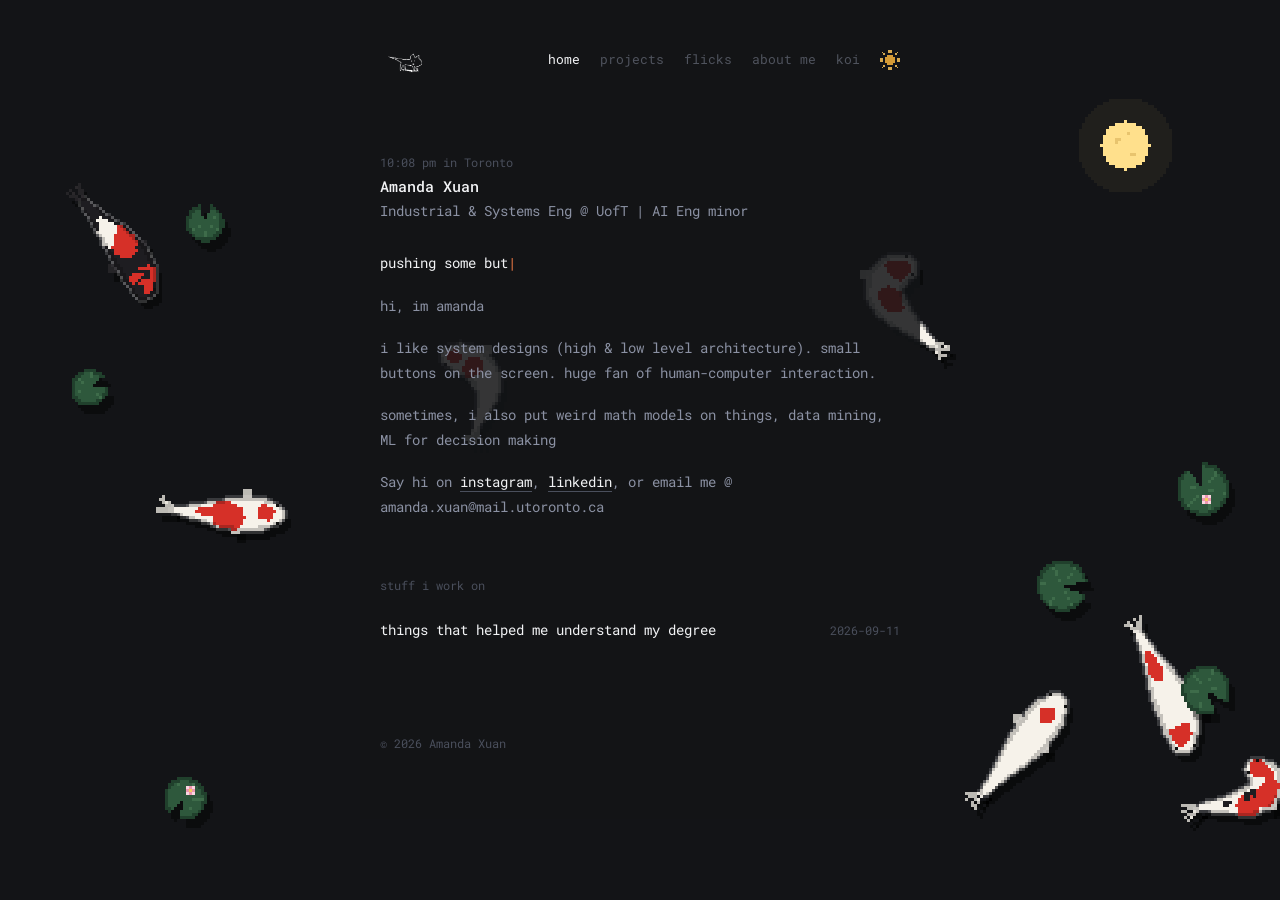
==== index.html @ 3f84c18d "changes in AIP" ====
<!DOCTYPE html>
<html lang="en">
<head>
    <meta charset="UTF-8">
    <meta name="viewport" content="width=device-width, initial-scale=1.0">
    <title>Amanda Xuan</title>
    <link rel="icon" type="image/png" href="./assets/images/doodle.png">
    <link rel="stylesheet" href="./assets/css/main.css">
</head>
<body>
    <div class="page">

        <!-- Header (the same on every page) -->
        <header class="header">
            <a href="./index.html" class="logo" aria-label="Home">
                <img src="./assets/images/doodle.png" alt="">
            </a>

            <nav class="nav" aria-label="Main">
                <a href="./index.html">home</a>
                <a href="./projects.html">projects</a>
                <a href="./flicks.html">flicks</a>
                <a href="./about.html">about me</a>
                <a href="./koi.html">koi</a>
                <button class="theme-toggle" id="theme-toggle-btn" aria-label="Switch light and dark"></button>
            </nav>
        </header>

        <main>
            <p class="eyebrow" id="local-time"></p>
            <h1>Amanda Xuan</h1>
            <p class="role">Industrial & Systems Eng @ UofT | AI Eng minor</p>

            <div class="prose">
                <p><span id="typewriter-text"></span><span class="typing-cursor">|</span></p>
                <p>hi, im amanda</p>
                <p>i like system designs (high & low level architecture). small buttons on the screen. huge fan of human-computer interaction.</p>
                <p>sometimes, i also put weird math models on things, data mining, ML for decision making</p>

                <!-- Contact:-->
                <p>
                    Say hi on <a href="https://www.instagram.com/qj.xuan/" class="link">instagram</a>,
                    <a href="https://www.linkedin.com/in/amanda-xuan" class="link">linkedin</a>, or email me @
                    amanda.xuan@mail.utoronto.ca
                </p>
            </div>

            <section class="section">
                <h2 class="section-title">stuff i work on</h2>
                <ul class="rows">
                <li>
                    <a href="./projects.html#project-1" class="row">
                        <span class="row-title">things that helped me understand my degree</span>
                        <span class="date">2026-09-11</span>
                    </a>
                </li>
                <!-- Projects 2 and 3 (hidden until they have content)
                <li>
                    <a href="./projects.html#project-2" class="row">
                        <span class="row-title">Big cat smoll dawgs</span>
                        <span class="date">2025-05-24</span>
                    </a>
                </li>
                <li>
                    <a href="./projects.html#project-3" class="row">
                        <span class="row-title">small dogs big vats</span>
                        <span class="date">2025-05-24</span>
                    </a>
                </li>
                -->
                </ul>
            </section>
        </main>

        <!-- Footer (the same on every page) -->
        <footer class="footer">© 2026 Amanda Xuan</footer>

    </div>

    <script src="./assets/js/pond.js"></script>
    <script src="./assets/js/main.js"></script>
    <script src="./assets/js/projects.js"></script>
</body>
</html>
---- assets/css/main.css ----
/* Font */
@import url('https://fonts.googleapis.com/css2?family=Roboto+Mono:wght@400;500&display=swap');



/* Colours (dark is the default) */
:root {
    --bg: #131417;
    --text: #8b91a3;          /* body text, muted */
    --strong: #f2f3f5;        /* names, titles, links */
    --faint: #4a4f5c;         /* dates, separators */
    --line: #25282f;          /* borders */
    --box: #1c1e23;           /* image placeholders */
    --accent: #ef7a45;        /* koi orange */
    --font: 'Roboto Mono', ui-monospace, monospace;
}

/* Light theme, switched on by the dot in the menu
body.light-theme {
    --bg: #fbfbfa;
    --text: #6b6f7a;
    --strong: #18191c;
    --faint: #a5a9b3;
    --line: #e7e7e4;
    --box: #efefec;
} */
/* Light theme: day pond */
body.light-theme {
    --bg: #e4eee8;
    --bg-top: #f4f9f6;
    --text: #5c7a72;
    --strong: #1c302c;
    --faint: #93aba3;
    --line: #c9dbd1;
    --box: #d2e3d9;
    --accent: #c9532a;
}

/* Base */
* {
    margin: 0;
    padding: 0;
    box-sizing: border-box;
}

html {
    scroll-behavior: smooth;
}

body {
    font-family: var(--font);
    font-size: 14px;
    line-height: 1.75;
    color: var(--text);
        background-image: linear-gradient(to bottom, var(--bg-top), var(--bg) 70%) fixed;
    transition: background-color .25s, color .25s;
}

img {
    display: block;
    max-width: 100%;
}

ul {
    list-style: none;
}

a {
    color: inherit;
    text-decoration: none;
}

/* Links inside text: bright, with a faint underline that firms up on hover */
.link {
    color: var(--strong);
    text-decoration: underline;
    text-decoration-thickness: 1px;
    text-underline-offset: 4px;
    text-decoration-color: var(--faint);
    transition: text-decoration-color .15s;
}

.link:hover {
    text-decoration-color: var(--strong);
}

/* The koi pond: fills the screen behind everything */
.pond {
    position: fixed;
    inset: 0;
    width: 100%;
    height: 100%;
    image-rendering: pixelated;
    pointer-events: none;
    z-index: 0;
}

/* One narrow column for every page, on top of the pond */
.page {
    position: relative;
    max-width: 560px;
    margin: 0 auto;
    padding: 40px 20px 64px;
}

/* Header: doodle on the left, menu on the right */
.header {
    display: flex;
    align-items: center;
    justify-content: space-between;
    gap: 16px;
    margin-bottom: 72px;
}

.logo img {
    width: 52px;
    height: auto;
    mix-blend-mode: multiply;   /* hides the white behind the drawing */
}

body:not(.light-theme) .logo img {
    filter: invert(1);
    mix-blend-mode: screen;     /* hides the black behind the drawing */
}

.nav {
    display: flex;
    align-items: center;
    gap: 20px;
    font-size: 13px;
}

.nav a {
    opacity: .5;
    transition: opacity .15s;
}

.nav a:hover,
.nav a.current {
    opacity: 1;
    color: var(--strong);
}


/* Page text */
.eyebrow {
    font-size: 12px;
    color: var(--faint);
}

h1 {
    font-size: 15px;
    font-weight: 500;
    color: var(--strong);
}

.role {
    margin-bottom: 28px;
}

.prose p + p {
    margin-top: 18px;
}

#typewriter-text {
    color: var(--strong);
}

.typing-cursor {
    color: var(--accent);
    animation: cursor-blink .8s step-end infinite;
}

@keyframes cursor-blink {
    50% { opacity: 0; }
}

/* Small section headings, like "recent" on the home page */
.section {
    margin-top: 56px;
}

.section-title {
    font-size: 12px;
    font-weight: 400;
    color: var(--faint);
    margin-bottom: 12px;
}

/* A simple list of title + date rows */
.rows li + li {
    border-top: 1px solid var(--line);
}

.row {
    display: flex;
    justify-content: space-between;
    gap: 16px;
    align-items: baseline;
    padding: 10px 0;
}

.row-title {
    color: var(--strong);
}

.row:hover .row-title {
    text-decoration: underline;
    text-underline-offset: 4px;
}

.date {
    color: var(--faint);
    font-size: 12px;
    white-space: nowrap;
    font-variant-numeric: tabular-nums;
}

/* Projects page: one card per project */
.cards {
    display: grid;
    gap: 40px;
}

.card-head {
    display: flex;
    justify-content: space-between;
    align-items: baseline;
    gap: 16px;
    margin-bottom: 10px;
}

.media {
    aspect-ratio: 16 / 9;
    border-radius: 10px;
    overflow: hidden;
    background-color: var(--box);
}

.media img {
    width: 100%;
    height: 100%;
    object-fit: cover;
    transition: transform .3s;
}

.card:hover .media img {
    transform: scale(1.02);
}

.caption {
    display: flex;
    justify-content: space-between;
    align-items: baseline;
    gap: 12px;
    margin-top: 8px;
    font-size: 13px;
}

/* Flicks page: a two-column photo grid */
.grid {
    display: grid;
    grid-template-columns: repeat(2, 1fr);
    gap: 16px;
}

.grid .media {
    aspect-ratio: 4 / 5;
}

/* Koi page: a pixel drawing next to each note */
.koi-list {
    display: grid;
    gap: 28px;
}

.koi-entry {
    display: flex;
    align-items: flex-start;
    gap: 20px;
}

.koi-entry h3 {
    font-size: 14px;
    font-weight: 500;
    margin-bottom: 4px;
}

.koi-art {
    flex-shrink: 0;
    width: 78px;
    height: 138px;
    image-rendering: pixelated;
}

/* Resume page */
.entry + .entry {
    margin-top: 14px;
}

/* Footer */
.footer {
    margin-top: 80px;
    font-size: 12px;
    color: var(--faint);
}

/* Phones */
@media (max-width: 480px) {
    .header {
        margin-bottom: 48px;
    }

    .nav {
        gap: 14px;
    }
}
/* Horizontal photo stretches across the whole row */
.grid .wide {
    grid-column: 1 / -1;
}

.grid .wide .media {
    aspect-ratio: 16 / 9;
}
/* Project pop-up */
.project-panel {
    width: min(620px, calc(100% - 32px));
    max-height: 85vh;
    margin: auto;
    padding: 0;
    border: 1px solid var(--line);
    border-radius: 14px;
    background-color: var(--bg);
    color: var(--text);
    font-family: var(--font);
    font-size: 14px;
    line-height: 1.75;
    overflow-y: auto;
}

.project-panel[open] {
    animation: panel-in .35s ease-out;
}

@keyframes panel-in {
    from { opacity: 0; transform: translateY(12px) scale(.97); }
}

.project-panel::backdrop {
    background: rgba(0, 0, 0, .35);
}

body.light-theme .project-panel::backdrop {
    background: rgba(0, 0, 0, .12);
}

/* Stop the page behind from scrolling while a project is open */
body:has(.project-panel[open]) {
    overflow: hidden;
}

.panel-close {
    position: sticky;
    top: 12px;
    float: right;
    margin: 12px 12px 0 0;
    width: 30px;
    height: 30px;
    border: 1px solid var(--line);
    border-radius: 50%;
    background-color: var(--bg);
    color: var(--strong);
    font: inherit;
    font-size: 16px;
    line-height: 1;
    cursor: pointer;
    z-index: 1;
}

.panel-inner {
    padding: 28px 24px 32px;
}

.panel-title {
    font-size: 15px;
    font-weight: 500;
    color: var(--strong);
    margin-bottom: 16px;
}

.panel-inner .section {
    margin-top: 32px;
}

/* Theme toggle: a pixel sun in dark mode, a pixel moon in light mode.
   It shows the one you'll switch to, and spins in when you click it. */
.theme-toggle {
    width: 20px;
    height: 20px;
    border: none;
    background: url("data:image/svg+xml,%3Csvg xmlns='http://www.w3.org/2000/svg' viewBox='0 0 12 12' shape-rendering='crispEdges'%3E%3Crect x='4' y='3' width='1' height='1' fill='%23fab43c'/%3E%3Crect x='5' y='3' width='1' height='1' fill='%23fab43c'/%3E%3Crect x='6' y='3' width='1' height='1' fill='%23fab43c'/%3E%3Crect x='7' y='3' width='1' height='1' fill='%23fab43c'/%3E%3Crect x='3' y='4' width='1' height='1' fill='%23fab43c'/%3E%3Crect x='4' y='4' width='1' height='1' fill='%23fab43c'/%3E%3Crect x='5' y='4' width='1' height='1' fill='%23fab43c'/%3E%3Crect x='6' y='4' width='1' height='1' fill='%23fab43c'/%3E%3Crect x='7' y='4' width='1' height='1' fill='%23fab43c'/%3E%3Crect x='8' y='4' width='1' height='1' fill='%23fab43c'/%3E%3Crect x='3' y='5' width='1' height='1' fill='%23fab43c'/%3E%3Crect x='4' y='5' width='1' height='1' fill='%23fab43c'/%3E%3Crect x='5' y='5' width='1' height='1' fill='%23fab43c'/%3E%3Crect x='6' y='5' width='1' height='1' fill='%23fab43c'/%3E%3Crect x='7' y='5' width='1' height='1' fill='%23fab43c'/%3E%3Crect x='8' y='5' width='1' height='1' fill='%23fab43c'/%3E%3Crect x='3' y='6' width='1' height='1' fill='%23fab43c'/%3E%3Crect x='4' y='6' width='1' height='1' fill='%23fab43c'/%3E%3Crect x='5' y='6' width='1' height='1' fill='%23fab43c'/%3E%3Crect x='6' y='6' width='1' height='1' fill='%23fab43c'/%3E%3Crect x='7' y='6' width='1' height='1' fill='%23fab43c'/%3E%3Crect x='8' y='6' width='1' height='1' fill='%23fab43c'/%3E%3Crect x='3' y='7' width='1' height='1' fill='%23fab43c'/%3E%3Crect x='4' y='7' width='1' height='1' fill='%23fab43c'/%3E%3Crect x='5' y='7' width='1' height='1' fill='%23fab43c'/%3E%3Crect x='6' y='7' width='1' height='1' fill='%23fab43c'/%3E%3Crect x='7' y='7' width='1' height='1' fill='%23fab43c'/%3E%3Crect x='8' y='7' width='1' height='1' fill='%23fab43c'/%3E%3Crect x='4' y='8' width='1' height='1' fill='%23fab43c'/%3E%3Crect x='5' y='8' width='1' height='1' fill='%23fab43c'/%3E%3Crect x='6' y='8' width='1' height='1' fill='%23fab43c'/%3E%3Crect x='7' y='8' width='1' height='1' fill='%23fab43c'/%3E%3Crect x='6' y='0' width='1' height='1' fill='%23fac45a'/%3E%3Crect x='6' y='1' width='1' height='1' fill='%23fac45a'/%3E%3Crect x='5' y='0' width='1' height='1' fill='%23fac45a'/%3E%3Crect x='5' y='1' width='1' height='1' fill='%23fac45a'/%3E%3Crect x='6' y='11' width='1' height='1' fill='%23fac45a'/%3E%3Crect x='6' y='10' width='1' height='1' fill='%23fac45a'/%3E%3Crect x='5' y='11' width='1' height='1' fill='%23fac45a'/%3E%3Crect x='5' y='10' width='1' height='1' fill='%23fac45a'/%3E%3Crect x='0' y='6' width='1' height='1' fill='%23fac45a'/%3E%3Crect x='1' y='6' width='1' height='1' fill='%23fac45a'/%3E%3Crect x='0' y='5' width='1' height='1' fill='%23fac45a'/%3E%3Crect x='1' y='5' width='1' height='1' fill='%23fac45a'/%3E%3Crect x='11' y='6' width='1' height='1' fill='%23fac45a'/%3E%3Crect x='10' y='6' width='1' height='1' fill='%23fac45a'/%3E%3Crect x='11' y='5' width='1' height='1' fill='%23fac45a'/%3E%3Crect x='10' y='5' width='1' height='1' fill='%23fac45a'/%3E%3Crect x='1' y='1' width='1' height='1' fill='%23fac45a'/%3E%3Crect x='2' y='2' width='1' height='1' fill='%23fac45a'/%3E%3Crect x='10' y='1' width='1' height='1' fill='%23fac45a'/%3E%3Crect x='9' y='2' width='1' height='1' fill='%23fac45a'/%3E%3Crect x='1' y='10' width='1' height='1' fill='%23fac45a'/%3E%3Crect x='2' y='9' width='1' height='1' fill='%23fac45a'/%3E%3Crect x='10' y='10' width='1' height='1' fill='%23fac45a'/%3E%3Crect x='9' y='9' width='1' height='1' fill='%23fac45a'/%3E%3C/svg%3E") center / contain no-repeat;
    image-rendering: pixelated;
    cursor: pointer;
    opacity: .85;
    transition: opacity .15s, transform .25s;
    animation: toggle-sun .5s ease-out;
}

body.light-theme .theme-toggle {
    background-image: url("data:image/svg+xml,%3Csvg xmlns='http://www.w3.org/2000/svg' viewBox='0 0 12 12' shape-rendering='crispEdges'%3E%3Crect x='4' y='1' width='1' height='1' fill='%2341507a'/%3E%3Crect x='5' y='1' width='1' height='1' fill='%2341507a'/%3E%3Crect x='2' y='2' width='1' height='1' fill='%2341507a'/%3E%3Crect x='3' y='2' width='1' height='1' fill='%2341507a'/%3E%3Crect x='4' y='2' width='1' height='1' fill='%2341507a'/%3E%3Crect x='2' y='3' width='1' height='1' fill='%2341507a'/%3E%3Crect x='3' y='3' width='1' height='1' fill='%2341507a'/%3E%3Crect x='1' y='4' width='1' height='1' fill='%2341507a'/%3E%3Crect x='2' y='4' width='1' height='1' fill='%2341507a'/%3E%3Crect x='3' y='4' width='1' height='1' fill='%2341507a'/%3E%3Crect x='1' y='5' width='1' height='1' fill='%2341507a'/%3E%3Crect x='2' y='5' width='1' height='1' fill='%2341507a'/%3E%3Crect x='3' y='5' width='1' height='1' fill='%2341507a'/%3E%3Crect x='4' y='5' width='1' height='1' fill='%2341507a'/%3E%3Crect x='1' y='6' width='1' height='1' fill='%2341507a'/%3E%3Crect x='2' y='6' width='1' height='1' fill='%2341507a'/%3E%3Crect x='3' y='6' width='1' height='1' fill='%2341507a'/%3E%3Crect x='4' y='6' width='1' height='1' fill='%2341507a'/%3E%3Crect x='1' y='7' width='1' height='1' fill='%2341507a'/%3E%3Crect x='2' y='7' width='1' height='1' fill='%2341507a'/%3E%3Crect x='3' y='7' width='1' height='1' fill='%2341507a'/%3E%3Crect x='4' y='7' width='1' height='1' fill='%2341507a'/%3E%3Crect x='5' y='7' width='1' height='1' fill='%2341507a'/%3E%3Crect x='1' y='8' width='1' height='1' fill='%2341507a'/%3E%3Crect x='2' y='8' width='1' height='1' fill='%2341507a'/%3E%3Crect x='3' y='8' width='1' height='1' fill='%2341507a'/%3E%3Crect x='4' y='8' width='1' height='1' fill='%2341507a'/%3E%3Crect x='5' y='8' width='1' height='1' fill='%2341507a'/%3E%3Crect x='6' y='8' width='1' height='1' fill='%2341507a'/%3E%3Crect x='7' y='8' width='1' height='1' fill='%2341507a'/%3E%3Crect x='8' y='8' width='1' height='1' fill='%2341507a'/%3E%3Crect x='9' y='8' width='1' height='1' fill='%2341507a'/%3E%3Crect x='10' y='8' width='1' height='1' fill='%2341507a'/%3E%3Crect x='2' y='9' width='1' height='1' fill='%2341507a'/%3E%3Crect x='3' y='9' width='1' height='1' fill='%2341507a'/%3E%3Crect x='4' y='9' width='1' height='1' fill='%2341507a'/%3E%3Crect x='5' y='9' width='1' height='1' fill='%2341507a'/%3E%3Crect x='6' y='9' width='1' height='1' fill='%2341507a'/%3E%3Crect x='7' y='9' width='1' height='1' fill='%2341507a'/%3E%3Crect x='8' y='9' width='1' height='1' fill='%2341507a'/%3E%3Crect x='9' y='9' width='1' height='1' fill='%2341507a'/%3E%3Crect x='3' y='10' width='1' height='1' fill='%2341507a'/%3E%3Crect x='4' y='10' width='1' height='1' fill='%2341507a'/%3E%3Crect x='5' y='10' width='1' height='1' fill='%2341507a'/%3E%3Crect x='6' y='10' width='1' height='1' fill='%2341507a'/%3E%3Crect x='7' y='10' width='1' height='1' fill='%2341507a'/%3E%3Crect x='8' y='10' width='1' height='1' fill='%2341507a'/%3E%3Crect x='5' y='11' width='1' height='1' fill='%2341507a'/%3E%3Crect x='6' y='11' width='1' height='1' fill='%2341507a'/%3E%3Crect x='10' y='0' width='1' height='1' fill='%2341507a'/%3E%3Crect x='9' y='1' width='1' height='1' fill='%2341507a'/%3E%3Crect x='10' y='1' width='1' height='1' fill='%2341507a'/%3E%3Crect x='11' y='1' width='1' height='1' fill='%2341507a'/%3E%3Crect x='10' y='2' width='1' height='1' fill='%2341507a'/%3E%3C/svg%3E");
    animation: toggle-moon .5s ease-out;
}

.theme-toggle:hover {
    opacity: 1;
    transform: rotate(20deg) scale(1.15);
}

@keyframes toggle-sun {
    from { transform: rotate(-180deg) scale(.4); opacity: 0; }
}

@keyframes toggle-moon {
    from { transform: rotate(180deg) scale(.4); opacity: 0; }
}
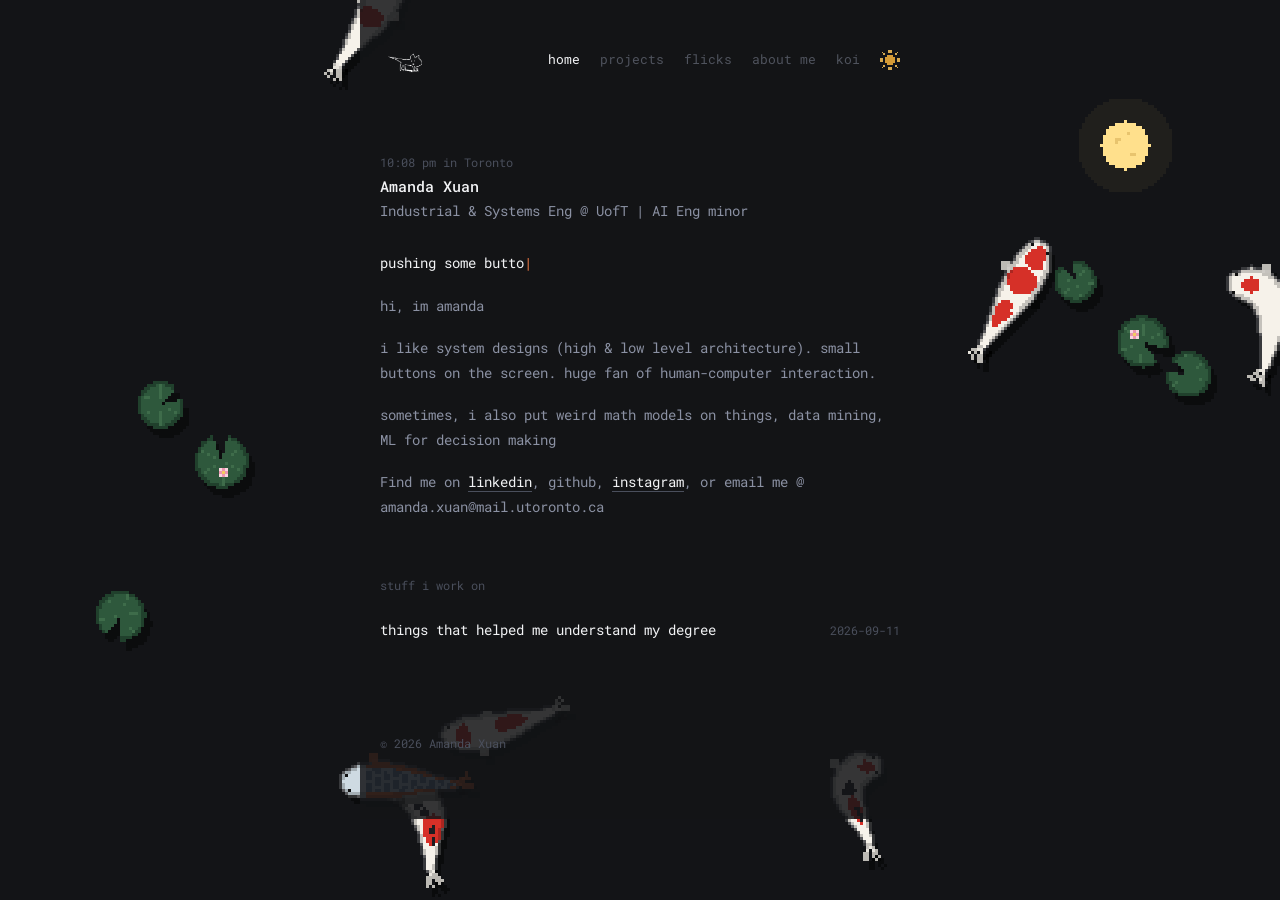
==== commit 9f29e973: "contacts added" ====
--- a/index.html
+++ b/index.html
@@ -39,8 +39,9 @@
 
                 <!-- Contact:-->
                 <p>
-                    Say hi on <a href="https://www.instagram.com/qj.xuan/" class="link">instagram</a>,
-                    <a href="https://www.linkedin.com/in/amanda-xuan" class="link">linkedin</a>, or email me @
+                    Find me on <a href="https://www.linkedin.com/in/amanda-xuan" class="link">linkedin</a>, 
+                    <a href="https://github.com/shouchrist">github</a>,
+                     <a href="https://www.instagram.com/qj.xuan/" class="link">instagram</a>, or email me @
                     amanda.xuan@mail.utoronto.ca
                 </p>
             </div>
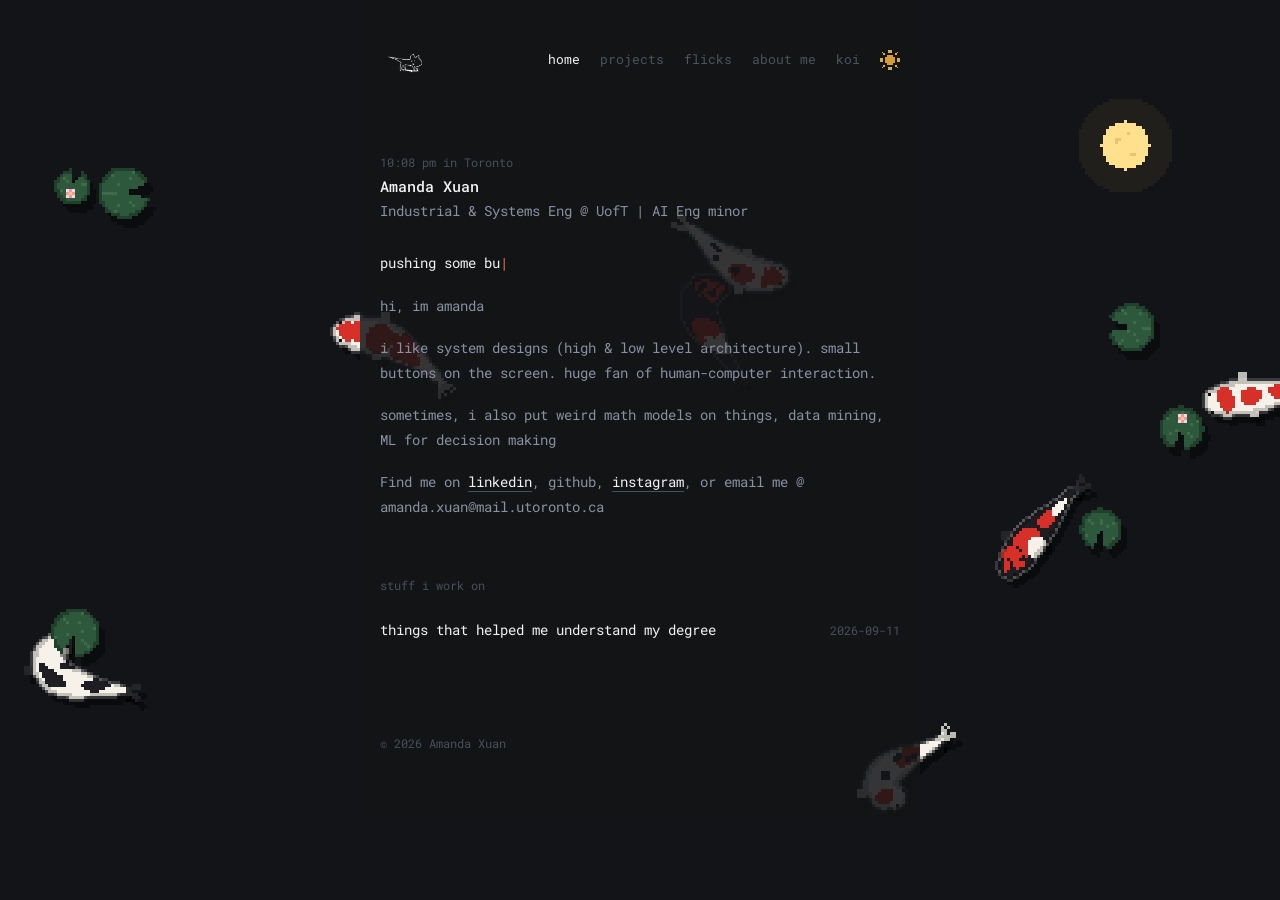
==== commit 642fb375: "contacts added" ====
--- a/index.html
+++ b/index.html
@@ -41,7 +41,7 @@
                 <p>
                     Find me on <a href="https://www.linkedin.com/in/amanda-xuan" class="link">linkedin</a>, 
                     <a href="https://github.com/shouchrist">github</a>,
-                     <a href="https://www.instagram.com/qj.xuan/" class="link">instagram</a>, or email me @
+                    <a href="https://www.instagram.com/qj.xuan/" class="link">instagram</a>, or email me @
                     amanda.xuan@mail.utoronto.ca
                 </p>
             </div>
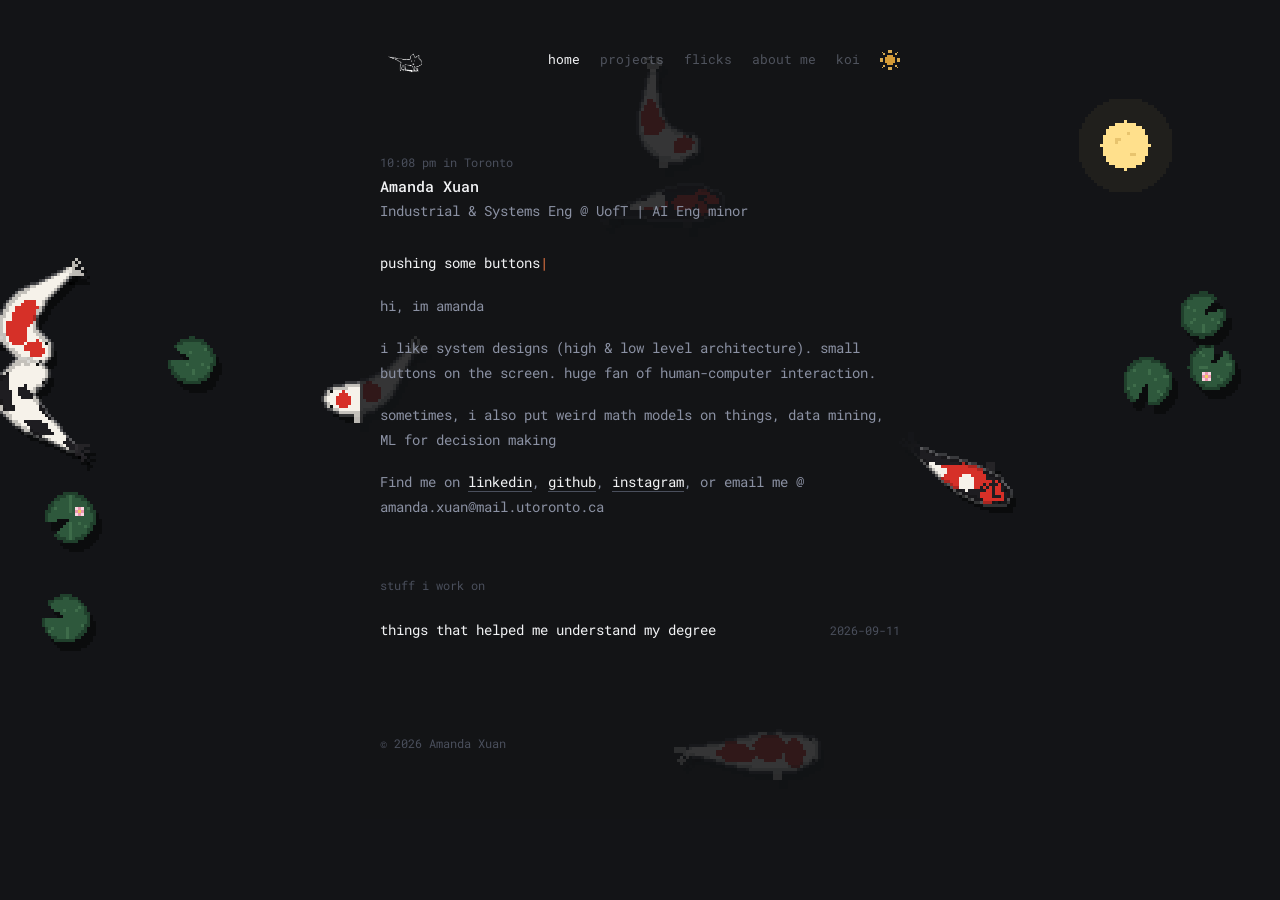
==== commit c9ffa3de: "added contacts" ====
--- a/index.html
+++ b/index.html
@@ -38,10 +38,10 @@
                 <p>sometimes, i also put weird math models on things, data mining, ML for decision making</p>
 
                 <!-- Contact:-->
-                <p>
-                    Find me on <a href="https://www.linkedin.com/in/amanda-xuan" class="link">linkedin</a>, 
-                    <a href="https://github.com/shouchrist">github</a>,
-                    <a href="https://www.instagram.com/qj.xuan/" class="link">instagram</a>, or email me @
+                 <p>
+                    Find me on <a href="https://www.linkedin.com/in/amanda-xuan" class="link" target="_blank" rel="noopener">linkedin</a>,
+                    <a href="https://github.com/shouchrist" class="link" target="_blank" rel="noopener">github</a>,
+                    <a href="https://www.instagram.com/qj.xuan/" class="link" target="_blank" rel="noopener">instagram</a>, or email me @
                     amanda.xuan@mail.utoronto.ca
                 </p>
             </div>
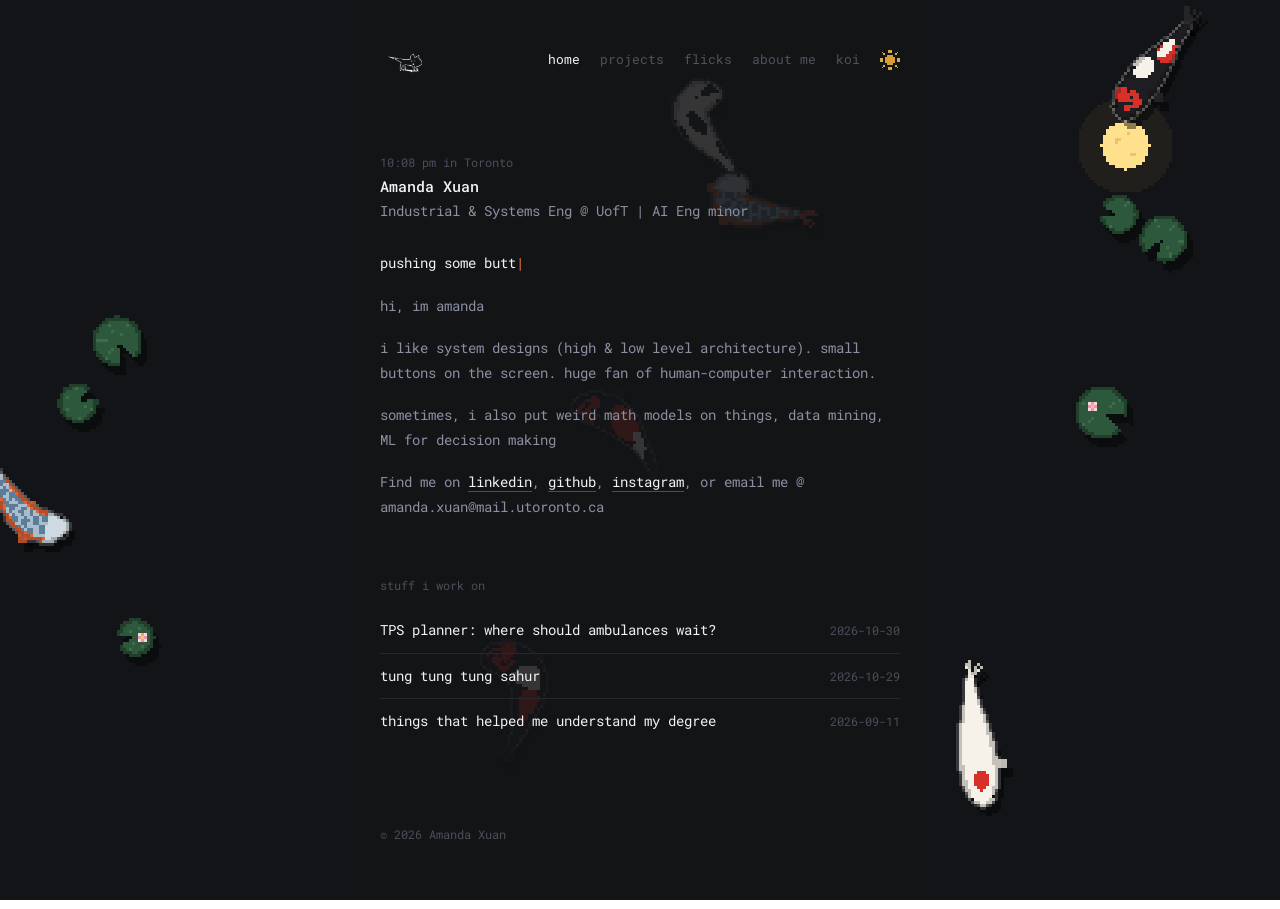
==== commit 3cd3f998: "added tps-planner, updated hero" ====
--- a/index.html
+++ b/index.html
@@ -40,7 +40,7 @@
                 <!-- Contact:-->
                  <p>
                     Find me on <a href="https://www.linkedin.com/in/amanda-xuan" class="link" target="_blank" rel="noopener">linkedin</a>,
-                    <a href="https://github.com/shouchrist" class="link" target="_blank" rel="noopener">github</a>,
+                    <a href="https://github.com/a-xuan023" class="link" target="_blank" rel="noopener">github</a>,
                     <a href="https://www.instagram.com/qj.xuan/" class="link" target="_blank" rel="noopener">instagram</a>, or email me @
                     amanda.xuan@mail.utoronto.ca
                 </p>
@@ -50,18 +50,24 @@
                 <h2 class="section-title">stuff i work on</h2>
                 <ul class="rows">
                 <li>
+                    <a href="./projects.html#tps-planner" class="row">
+                        <span class="row-title">TPS planner: where should ambulances wait?</span>
+                        <span class="date">2026-10-30</span>
+                    </a>
+                </li>
+                <li>
+                    <a href="./projects.html#project-2" class="row">
+                        <span class="row-title">tung tung tung sahur</span>
+                        <span class="date">2026-10-29</span>
+                    </a>
+                </li>
+                <li>
                     <a href="./projects.html#project-1" class="row">
                         <span class="row-title">things that helped me understand my degree</span>
                         <span class="date">2026-09-11</span>
                     </a>
                 </li>
-                <!-- Projects 2 and 3 (hidden until they have content)
-                <li>
-                    <a href="./projects.html#project-2" class="row">
-                        <span class="row-title">Big cat smoll dawgs</span>
-                        <span class="date">2025-05-24</span>
-                    </a>
-                </li>
+                <!-- Project 3 (hidden until it has content)
                 <li>
                     <a href="./projects.html#project-3" class="row">
                         <span class="row-title">small dogs big vats</span>
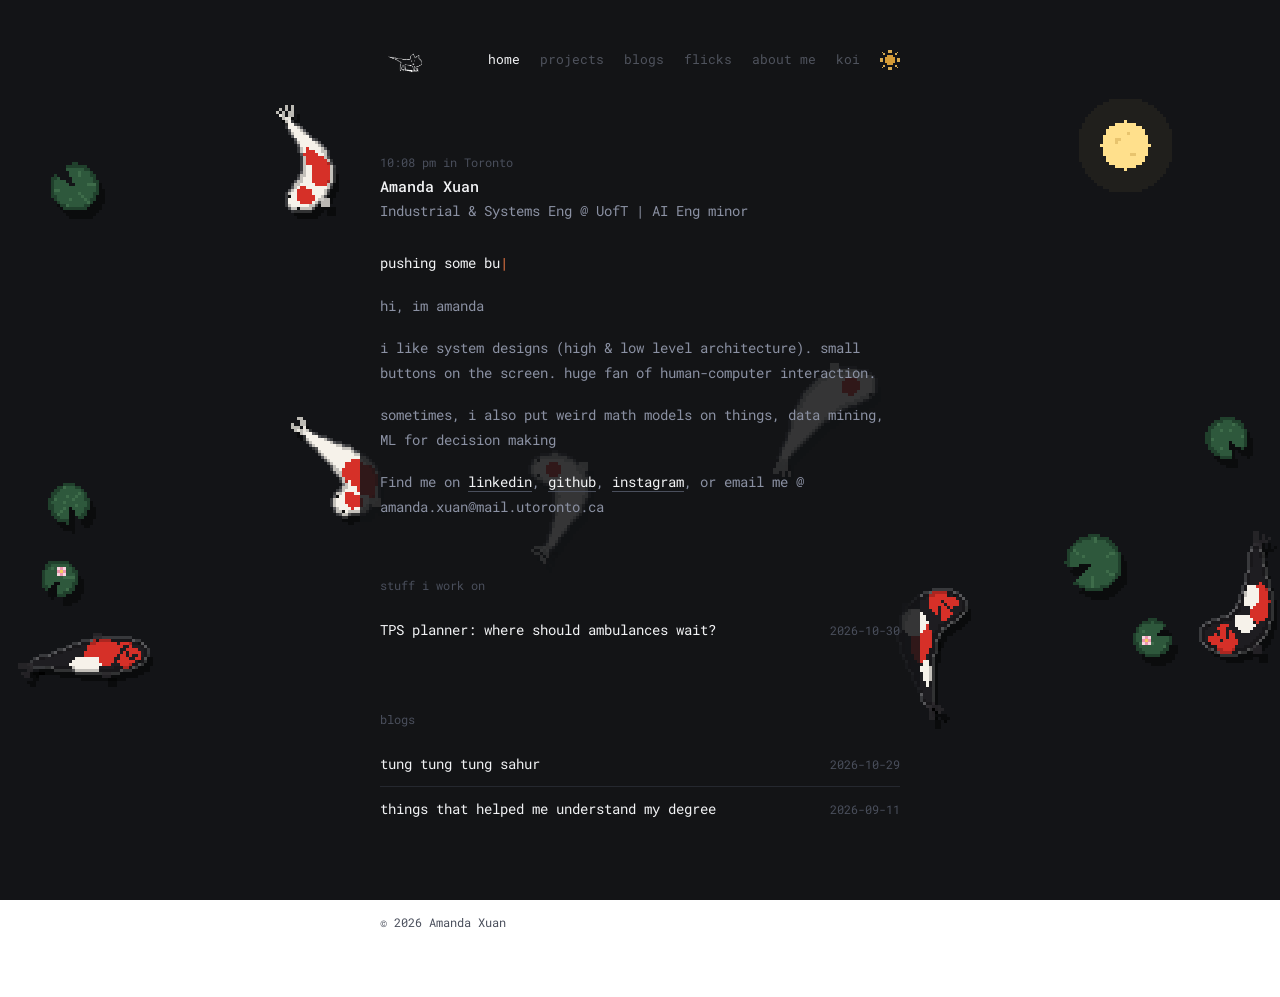
==== commit 22804b11: "added blog.html" ====
--- a/index.html
+++ b/index.html
@@ -19,6 +19,7 @@
             <nav class="nav" aria-label="Main">
                 <a href="./index.html">home</a>
                 <a href="./projects.html">projects</a>
+                <a href="./blogs.html">blogs</a>
                 <a href="./flicks.html">flicks</a>
                 <a href="./about.html">about me</a>
                 <a href="./koi.html">koi</a>
@@ -55,18 +56,6 @@
                         <span class="date">2026-10-30</span>
                     </a>
                 </li>
-                <li>
-                    <a href="./projects.html#project-2" class="row">
-                        <span class="row-title">tung tung tung sahur</span>
-                        <span class="date">2026-10-29</span>
-                    </a>
-                </li>
-                <li>
-                    <a href="./projects.html#project-1" class="row">
-                        <span class="row-title">things that helped me understand my degree</span>
-                        <span class="date">2026-09-11</span>
-                    </a>
-                </li>
                 <!-- Project 3 (hidden until it has content)
                 <li>
                     <a href="./projects.html#project-3" class="row">
@@ -75,6 +64,24 @@
                     </a>
                 </li>
                 -->
+                </ul>
+            </section>
+
+            <section class="section">
+                <h2 class="section-title">blogs</h2>
+                <ul class="rows">
+                <li>
+                    <a href="./blogs.html#project-2" class="row">
+                        <span class="row-title">tung tung tung sahur</span>
+                        <span class="date">2026-10-29</span>
+                    </a>
+                </li>
+                <li>
+                    <a href="./blogs.html#project-1" class="row">
+                        <span class="row-title">things that helped me understand my degree</span>
+                        <span class="date">2026-09-11</span>
+                    </a>
+                </li>
                 </ul>
             </section>
         </main>
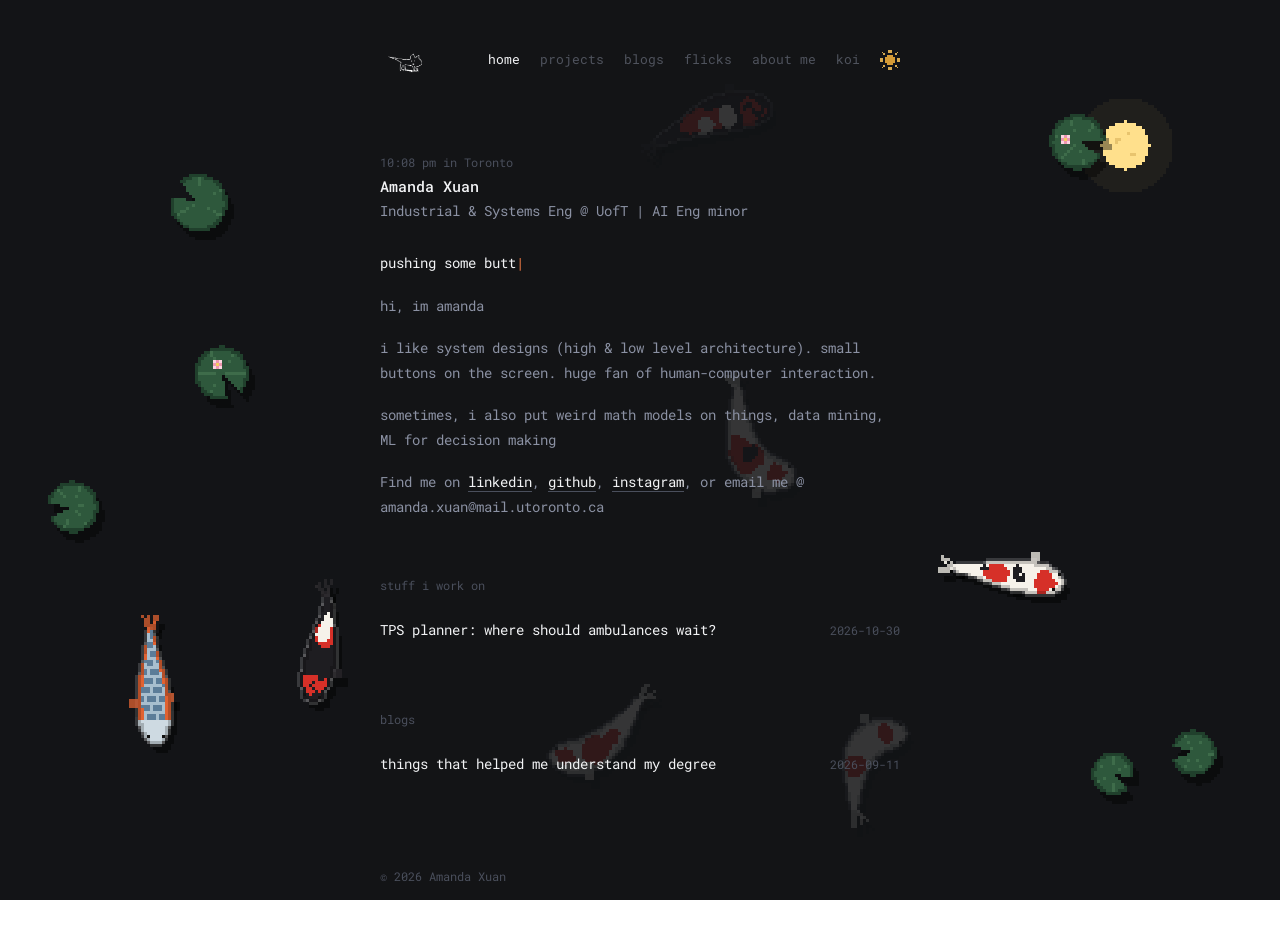
==== commit 5bfb05f2: "added new blog" ====
--- a/index.html
+++ b/index.html
@@ -71,12 +71,6 @@
                 <h2 class="section-title">blogs</h2>
                 <ul class="rows">
                 <li>
-                    <a href="./blogs.html#project-2" class="row">
-                        <span class="row-title">tung tung tung sahur</span>
-                        <span class="date">2026-10-29</span>
-                    </a>
-                </li>
-                <li>
                     <a href="./blogs.html#project-1" class="row">
                         <span class="row-title">things that helped me understand my degree</span>
                         <span class="date">2026-09-11</span>
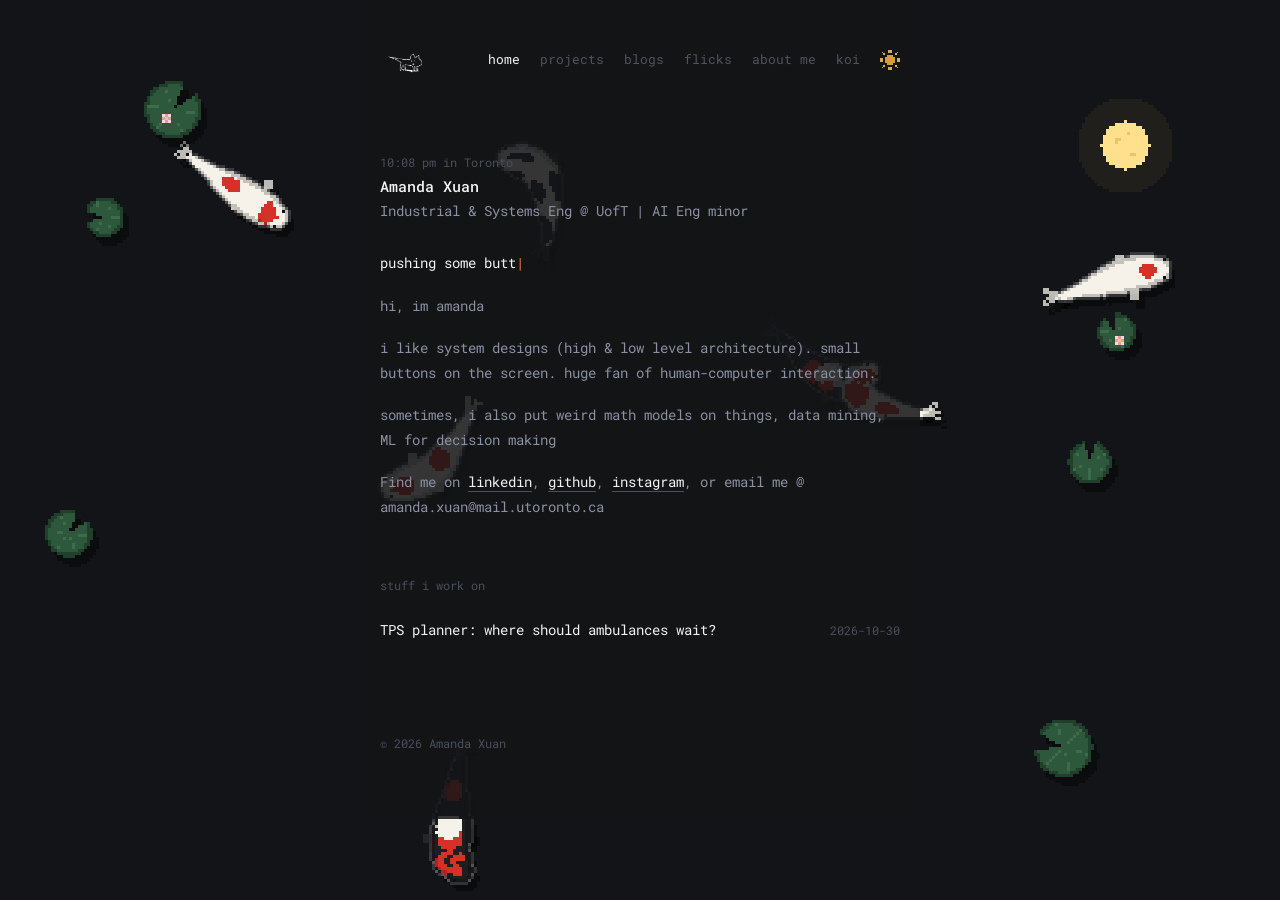
==== commit 74d4b4d1: "moved about" ====
--- a/index.html
+++ b/index.html
@@ -66,18 +66,6 @@
                 -->
                 </ul>
             </section>
-
-            <section class="section">
-                <h2 class="section-title">blogs</h2>
-                <ul class="rows">
-                <li>
-                    <a href="./blogs.html#project-1" class="row">
-                        <span class="row-title">things that helped me understand my degree</span>
-                        <span class="date">2026-09-11</span>
-                    </a>
-                </li>
-                </ul>
-            </section>
         </main>
 
         <!-- Footer (the same on every page) -->
